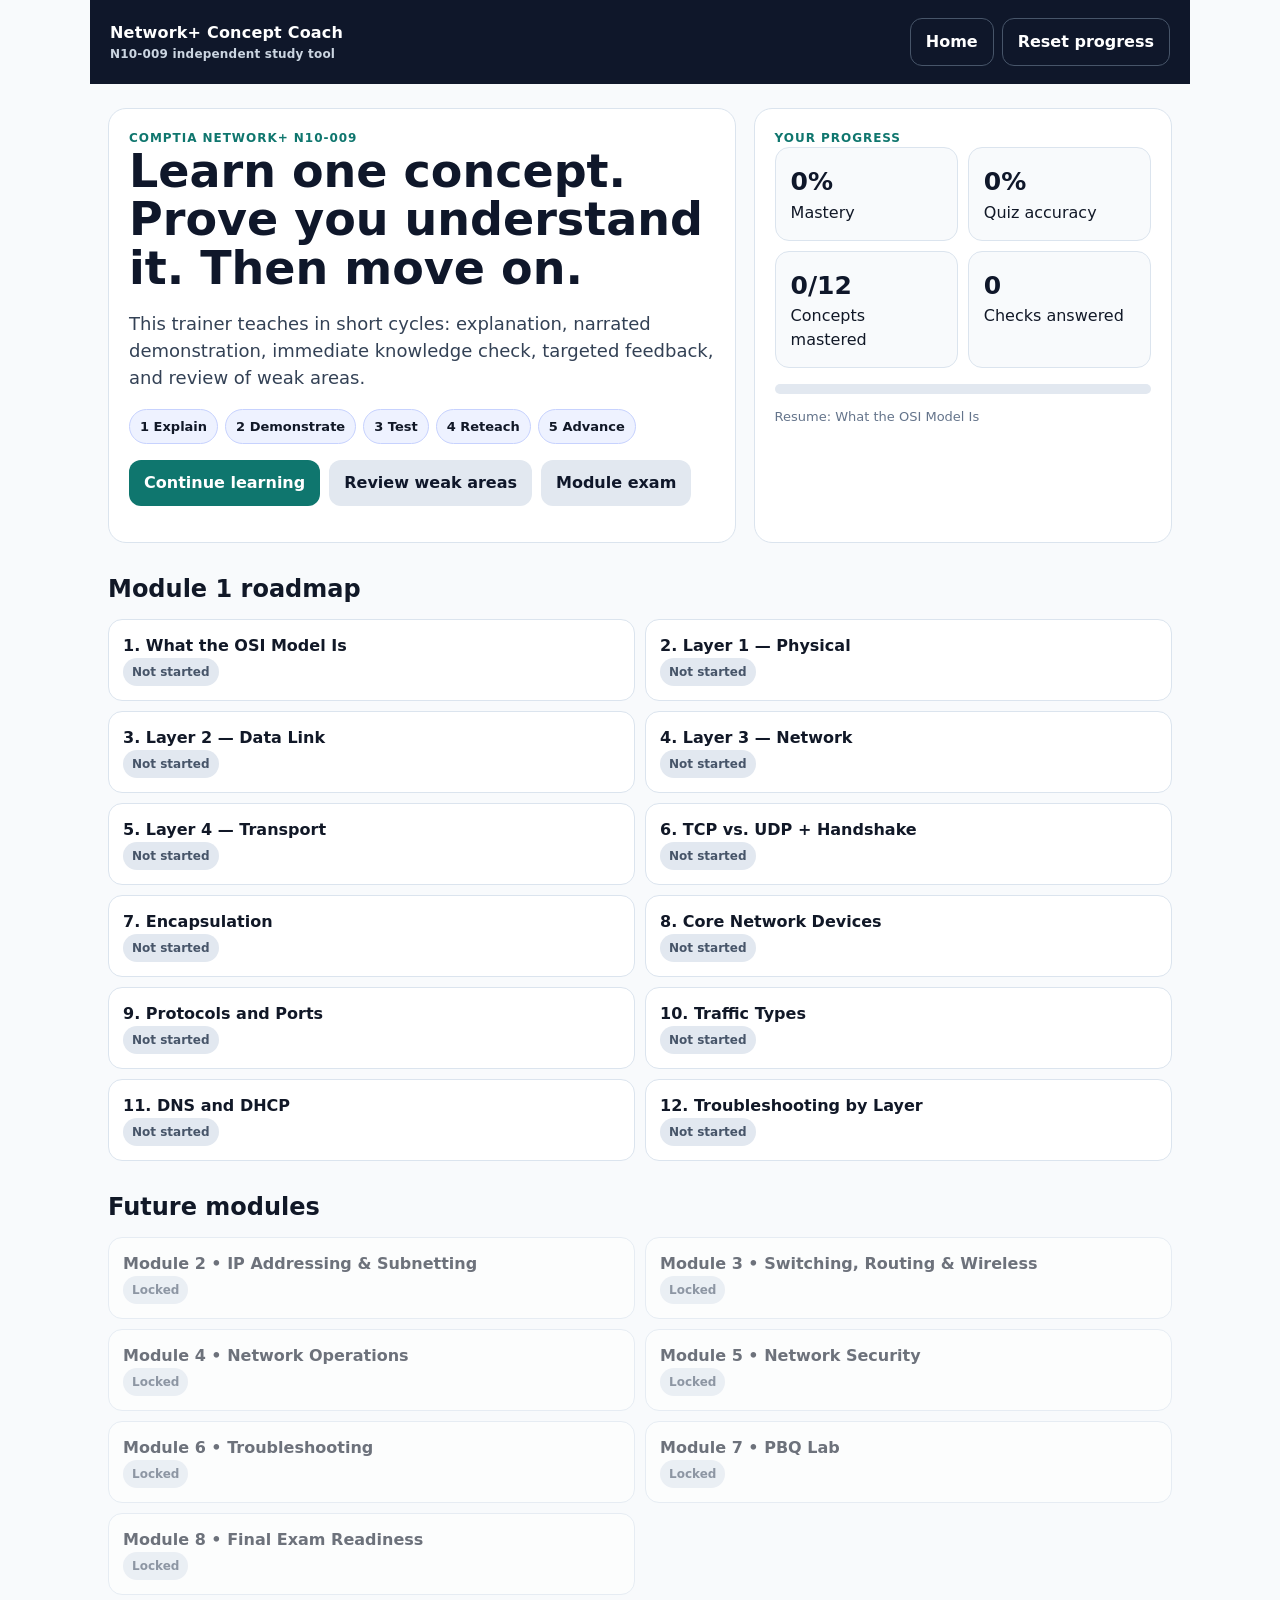
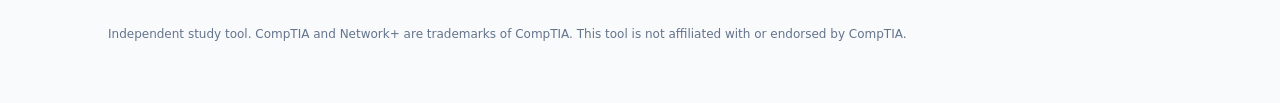
==== network-plus/index.html @ de59f105 "Add Network+ Concept Coach Module 1 MVP" ====
<!doctype html>
<html lang="en">
<head>
<meta charset="utf-8">
<meta name="viewport" content="width=device-width,initial-scale=1">
<title>Network+ Concept Coach</title>
<meta name="theme-color" content="#0f172a">
<style>
:root{--navy:#0f172a;--navy2:#172554;--ink:#111827;--muted:#64748b;--line:#dbe4ee;--bg:#f8fafc;--card:#fff;--accent:#0f766e;--accent2:#ccfbf1;--good:#166534;--goodbg:#dcfce7;--bad:#991b1b;--badbg:#fee2e2;--warn:#92400e;--warnbg:#fef3c7}
*{box-sizing:border-box}body{margin:0;font-family:Inter,ui-sans-serif,system-ui,-apple-system,BlinkMacSystemFont,"Segoe UI",sans-serif;background:var(--bg);color:var(--ink);line-height:1.5}
button,select,input{font:inherit}.app{max-width:1100px;margin:auto;min-height:100vh}.topbar{background:var(--navy);color:white;padding:18px 20px;display:flex;justify-content:space-between;gap:14px;align-items:center;position:sticky;top:0;z-index:10}.brand{font-weight:800;letter-spacing:.2px}.brand small{display:block;font-size:12px;font-weight:600;color:#cbd5e1}.top-actions{display:flex;gap:8px;flex-wrap:wrap}
.btn{border:0;border-radius:12px;padding:11px 15px;min-height:44px;font-weight:750;cursor:pointer}.btn:focus-visible,.choice:focus-visible,.navbtn:focus-visible,select:focus-visible{outline:3px solid #67e8f9;outline-offset:2px}.btn-primary{background:var(--accent);color:white}.btn-secondary{background:#e2e8f0;color:#0f172a}.btn-ghost{background:transparent;color:white;border:1px solid #475569}.btn-danger{background:#b91c1c;color:white}.btn:disabled{opacity:.5;cursor:not-allowed}
main{padding:24px 18px 48px}.hero{display:grid;grid-template-columns:1.5fr 1fr;gap:18px;align-items:stretch}.panel{background:var(--card);border:1px solid var(--line);border-radius:18px;padding:20px}.hero h1{font-size:clamp(28px,6vw,46px);line-height:1.05;margin:0 0 12px;color:var(--navy)}.eyebrow{font-size:12px;font-weight:850;letter-spacing:.08em;text-transform:uppercase;color:var(--accent)}.lead{font-size:18px;color:#334155;max-width:65ch}.method{display:flex;gap:7px;flex-wrap:wrap;margin:16px 0}.chip{padding:7px 10px;background:#eef2ff;border:1px solid #c7d2fe;border-radius:999px;font-size:13px;font-weight:700}.stats{display:grid;grid-template-columns:repeat(2,1fr);gap:10px}.stat{background:#f8fafc;border:1px solid var(--line);border-radius:14px;padding:15px}.stat strong{display:block;font-size:25px;color:var(--navy)}.section-title{margin:28px 0 12px}.roadmap{display:grid;grid-template-columns:repeat(2,minmax(0,1fr));gap:10px}.road{border:1px solid var(--line);padding:14px;border-radius:14px;background:white}.road.locked{opacity:.6}.road b{display:block}.progress{height:10px;background:#e2e8f0;border-radius:999px;overflow:hidden}.progress>span{display:block;height:100%;background:var(--accent);width:0}.footer-note{font-size:12px;color:var(--muted);margin-top:30px}
.learning-grid{display:grid;grid-template-columns:250px 1fr;gap:18px}.sidebar{align-self:start;position:sticky;top:92px}.navbtn{display:flex;width:100%;text-align:left;border:1px solid var(--line);background:white;padding:10px 12px;border-radius:10px;margin:6px 0;cursor:pointer;gap:8px;align-items:center}.navbtn.active{border-color:var(--accent);background:var(--accent2)}.navbtn.mastered:after{content:"✓";margin-left:auto;color:var(--good);font-weight:900}
.lesson h2{font-size:30px;margin:6px 0 8px}.lesson h3{margin-top:24px}.concept-box{background:#f8fafc;border-left:5px solid var(--accent);padding:16px;border-radius:10px}.audio-row,.demo-controls,.lesson-actions{display:flex;gap:9px;flex-wrap:wrap;align-items:center;margin:16px 0}.speed{display:flex;gap:6px;align-items:center}.speed select{min-height:44px;border:1px solid var(--line);border-radius:10px;padding:8px 10px;background:white}
.demo{border:1px solid var(--line);border-radius:16px;background:#020617;color:white;overflow:hidden;margin:16px 0}.demo-head{padding:13px 16px;background:#111827;display:flex;justify-content:space-between;gap:12px;align-items:center}.demo-stage{min-height:230px;padding:26px;display:flex;align-items:center;justify-content:center;text-align:center;position:relative}.scene{width:100%;max-width:760px}.scene-title{font-size:22px;font-weight:800;margin-bottom:14px}.diagram{display:flex;gap:10px;justify-content:center;align-items:center;flex-wrap:wrap}.node{background:#1e293b;border:2px solid #475569;border-radius:14px;padding:14px 16px;min-width:105px}.node.active{border-color:#5eead4;box-shadow:0 0 0 3px rgba(94,234,212,.12)}.arrow{font-size:26px;color:#94a3b8}.caption{background:#111827;border-top:1px solid #334155;padding:14px 16px;min-height:62px;color:#e2e8f0}.demo-progress{height:5px;background:#334155}.demo-progress span{display:block;height:100%;background:#2dd4bf;width:0}.step-dots{display:flex;gap:6px;justify-content:center;margin-top:12px}.dot{width:9px;height:9px;border-radius:50%;background:#475569}.dot.active{background:#2dd4bf}
.question{margin-top:22px;border-top:1px solid var(--line);padding-top:20px}.choice{width:100%;text-align:left;margin:7px 0;padding:13px 14px;border-radius:12px;border:1px solid #cbd5e1;background:white;cursor:pointer;min-height:48px}.choice.selected{border-color:var(--accent);background:var(--accent2)}.choice.correct{border-color:var(--good);background:var(--goodbg)}.choice.wrong{border-color:var(--bad);background:var(--badbg)}.feedback{margin-top:14px;padding:14px;border-radius:12px}.feedback.good{background:var(--goodbg);color:#14532d}.feedback.bad{background:var(--badbg);color:#7f1d1d}.feedback.neutral{background:#eef2ff;color:#312e81}.hidden{display:none!important}.badge{display:inline-flex;border-radius:999px;padding:5px 9px;font-size:12px;font-weight:800}.badge-good{background:var(--goodbg);color:var(--good)}.badge-warn{background:var(--warnbg);color:var(--warn)}.badge-muted{background:#e2e8f0;color:#475569}
.exam-shell{max-width:800px;margin:auto}.exam-meta{display:flex;justify-content:space-between;gap:10px;flex-wrap:wrap}.exam-option{margin:9px 0}.summary-grid{display:grid;grid-template-columns:repeat(2,1fr);gap:10px}.weak-list{display:grid;gap:9px}.weak-item{border:1px solid var(--line);border-radius:12px;padding:12px;background:white}
.toast{position:fixed;right:14px;bottom:14px;background:#111827;color:white;padding:12px 14px;border-radius:12px;max-width:340px;z-index:20}
@media(max-width:760px){.hero,.learning-grid{grid-template-columns:1fr}.roadmap{grid-template-columns:1fr}.sidebar{position:static}.topbar{align-items:flex-start}.demo-stage{min-height:260px;padding:18px}.node{min-width:88px;padding:12px}.hero h1{font-size:34px}.summary-grid{grid-template-columns:1fr}}
@media(prefers-reduced-motion:reduce){*{scroll-behavior:auto!important;animation:none!important;transition:none!important}}
</style>
</head>
<body>
<div class="app" id="app">
<header class="topbar">
<div class="brand">Network+ Concept Coach<small>N10-009 independent study tool</small></div>
<div class="top-actions">
<button class="btn btn-ghost" id="homeBtn" type="button">Home</button>
<button class="btn btn-ghost" id="resetBtn" type="button">Reset progress</button>
</div>
</header>
<main id="main" aria-live="polite"></main>
</div>
<script>
(function(){
"use strict";
var STORAGE="networkplus-concept-coach-v1";
var state=loadState();
var view={screen:"home",unit:0,q:0,selected:null,answered:false,review:false,exam:null,demoTimer:null,demoStep:0,demoPlaying:false,speechRate:1};

var units=[
{id:"osi",title:"What the OSI Model Is",objective:"N10-009 • Networking Concepts",intro:"The OSI model is a seven-layer framework for describing how network communication works. On Network+, its most useful role is troubleshooting: it helps you isolate whether a problem is physical, local switching, routing, transport, or application related.",memory:"Think of the OSI model as a troubleshooting map, not merely a list to memorize.",narration:"The OSI model divides network communication into seven layers. For Network Plus, the key is not reciting the list. Use it as a troubleshooting map. If a cable is broken, start at Layer 1. If a VLAN is wrong, think Layer 2. If an IP address or route is wrong, think Layer 3. If a TCP or UDP port is involved, think Layer 4. This layered approach helps you narrow a problem instead of guessing.",demo:"osi",questions:[
{q:"A workstation shows 'network cable unplugged.' Which OSI layer should you investigate first?",opts:["Layer 1 — Physical","Layer 2 — Data Link","Layer 3 — Network","Layer 4 — Transport"],a:0,why:"A cable or physical link problem belongs to Layer 1."},
{q:"Why is the OSI model especially useful to a network technician?",opts:["It assigns public IP addresses","It provides a structured troubleshooting framework","It replaces routing tables","It encrypts network traffic"],a:1,why:"The model separates networking functions into layers, helping technicians isolate faults systematically."}]},
{id:"l1",title:"Layer 1 — Physical",objective:"N10-009 • Networking Concepts",intro:"Layer 1 handles the physical transmission of bits. It includes copper and fiber cabling, connectors, transceivers, radio signals, hubs, repeaters, signal strength, and link state.",memory:"Layer 1 asks: can a signal physically get from here to there?",narration:"Layer 1 is the physical layer. It deals with the actual transmission medium and signal. Think cables, fiber, connectors, transceivers, wireless radio, hubs, and repeaters. Typical Layer 1 failures include a broken cable, loose connector, bad transceiver, attenuation, or electromagnetic interference.",questions:[
{q:"Which problem is most clearly a Layer 1 issue?",opts:["Incorrect DNS record","Damaged Ethernet cable","Wrong default gateway","Blocked TCP port"],a:1,why:"A damaged cable prevents physical signal transmission, so it is a Layer 1 problem."},
{q:"Which device is traditionally associated with Layer 1?",opts:["Router","Layer 3 switch","Repeater","Firewall"],a:2,why:"A repeater regenerates a physical signal and is associated with Layer 1."}]},
{id:"l2",title:"Layer 2 — Data Link",objective:"N10-009 • Networking Concepts",intro:"Layer 2 moves frames across a local network. It uses MAC addresses. Ethernet switching, VLANs, 802.1Q tagging, spanning tree, and MAC address tables are central Layer 2 concepts.",memory:"Switches forward frames using MAC addresses.",narration:"Layer 2 is the Data Link layer. Its key addressing concept is the MAC address, and its key device is the Ethernet switch. A switch learns which MAC addresses are reachable through which ports and forwards frames accordingly. VLANs also operate at this layer.",demo:"switchrouter",questions:[
{q:"A switch decides where to forward an Ethernet frame primarily by examining what?",opts:["Destination TCP port","Destination MAC address","Destination URL","DNS server address"],a:1,why:"Layer 2 switches forward Ethernet frames based on destination MAC addresses."},
{q:"Which technology is primarily a Layer 2 segmentation mechanism?",opts:["VLAN","NAT","DNS","OSPF"],a:0,why:"VLANs create separate Layer 2 broadcast domains on switching infrastructure."}]},
{id:"l3",title:"Layer 3 — Network",objective:"N10-009 • Networking Concepts",intro:"Layer 3 handles logical addressing and routing between different IP networks. Routers examine destination IP addresses and routing tables to choose a next hop.",memory:"Layer 3 asks: which network is the destination on, and where should this packet go next?",narration:"Layer 3 is the Network layer. IP addresses live here. Routers use destination IP networks and routing tables to forward packets between networks. If a host has the wrong IP address, subnet mask, or default gateway, Layer 3 is a strong place to investigate.",demo:"switchrouter",questions:[
{q:"Which device primarily forwards packets between different IP networks?",opts:["Hub","Router","Repeater","Access point"],a:1,why:"Routers operate primarily at Layer 3 and forward packets between IP networks."},
{q:"Which item belongs most directly to Layer 3?",opts:["MAC address","RJ45 connector","IPv4 address","TCP port 443"],a:2,why:"IPv4 and IPv6 logical addressing are Layer 3 functions."}]},
{id:"l4",title:"Layer 4 — Transport",objective:"N10-009 • Networking Concepts",intro:"Layer 4 provides end-to-end transport using TCP or UDP. Port numbers identify application services. TCP provides connection-oriented reliability; UDP has lower overhead and no delivery guarantee.",memory:"Layer 4 = TCP, UDP, ports, end-to-end transport.",narration:"Layer 4 is the Transport layer. TCP and UDP are the major protocols here. Port numbers identify application services. TCP creates a connection and supports acknowledgments, sequencing, retransmission, and flow control. UDP does not establish a TCP-style connection and has lower overhead.",questions:[
{q:"Which pair operates at Layer 4?",opts:["ARP and Ethernet","TCP and UDP","IPv4 and IPv6","HTTP and DNS"],a:1,why:"TCP and UDP are transport-layer protocols."},
{q:"A firewall rule blocks TCP port 443. Which OSI layer is directly involved in the port number?",opts:["Layer 1","Layer 2","Layer 3","Layer 4"],a:3,why:"TCP and UDP port numbers are Transport-layer identifiers."}]},
{id:"tcpudp",title:"TCP vs. UDP + Handshake",objective:"N10-009 • Networking Concepts",intro:"TCP is connection-oriented and emphasizes reliable ordered delivery. UDP is connectionless and emphasizes low overhead. TCP establishes a session with the three-way handshake: SYN, SYN-ACK, ACK.",memory:"TCP handshake: SYN → SYN-ACK → ACK.",narration:"TCP and UDP solve different transport needs. TCP is connection-oriented and uses acknowledgments, sequencing, and retransmissions to support reliable delivery. UDP has less overhead because it does not establish a TCP-style connection or guarantee delivery. Before TCP data transfer, the three-way handshake is SYN, SYN-ACK, and ACK.",demo:"tcp",questions:[
{q:"What is the correct TCP three-way handshake sequence?",opts:["ACK → SYN → FIN","SYN → SYN-ACK → ACK","SYN → ACK → RST","FIN → FIN-ACK → ACK"],a:1,why:"TCP connection establishment uses SYN, SYN-ACK, then ACK."},
{q:"Which transport protocol is generally preferred when low overhead is more important than guaranteed delivery?",opts:["TCP","UDP","ARP","ICMP"],a:1,why:"UDP reduces overhead by not providing TCP's connection and reliability mechanisms."}]},
{id:"encap",title:"Encapsulation",objective:"N10-009 • Networking Concepts",intro:"As application data moves down the networking stack, each layer adds information needed for delivery. A useful Network+ sequence is data → segment/datagram → packet → frame → bits.",memory:"Transport = segment/datagram, Network = packet, Data Link = frame, Physical = bits.",narration:"Encapsulation describes how data is prepared for transmission. Application data reaches Layer 4 and becomes a TCP segment or UDP datagram. Layer 3 places that inside an IP packet. Layer 2 places the packet inside an Ethernet frame. Layer 1 transmits the frame as bits. The receiver reverses the process.",demo:"osi",questions:[
{q:"At which layer is the term 'packet' most commonly used?",opts:["Physical","Data Link","Network","Transport"],a:2,why:"The Layer 3 protocol data unit is commonly called a packet."},
{q:"Which sequence is correct from higher to lower layers?",opts:["Data → packet → segment → bits → frame","Data → segment → packet → frame → bits","Frame → packet → segment → data → bits","Data → frame → packet → segment → bits"],a:1,why:"The common encapsulation sequence is data, segment/datagram, packet, frame, then bits."}]},
{id:"devices",title:"Core Network Devices",objective:"N10-009 • Networking Concepts",intro:"Network+ expects you to identify the purpose of common infrastructure: switches connect LAN devices, routers connect IP networks, firewalls enforce traffic policy, IDS detects, IPS can block, proxies act on behalf of clients, load balancers distribute requests, and VPNs create encrypted tunnels.",memory:"Know what problem each device solves.",narration:"Core network devices have distinct roles. Switches forward local frames. Routers forward IP packets between networks. Firewalls permit or deny traffic based on policy. An IDS detects suspicious traffic, while an IPS can actively block it. A proxy communicates on behalf of another system. A load balancer distributes requests across servers. A VPN creates an encrypted tunnel across an untrusted network.",questions:[
{q:"A company has three web servers and wants incoming sessions distributed across them. Which device is most appropriate?",opts:["Load balancer","IDS","NAS","Repeater"],a:0,why:"A load balancer distributes client requests among multiple backend servers."},
{q:"Which system is designed to detect suspicious traffic and can actively block it?",opts:["IDS","IPS","Proxy","DHCP server"],a:1,why:"An IPS combines detection with prevention/blocking capability."}]},
{id:"ports",title:"Protocols and Ports",objective:"N10-009 • Networking Concepts",intro:"Port numbers help identify application services. Learn them in context rather than as isolated numbers: SSH 22 is secure remote administration, DNS 53 resolves names, HTTPS 443 secures web traffic, and so on.",memory:"Build associations: service purpose + protocol + port.",narration:"Network Plus requires recognition of common ports. Key examples include SSH and SFTP on 22, DNS on 53, DHCP on 67 and 68, HTTP on 80, HTTPS on 443, SMB on 445, RDP on 3389, NTP on 123, LDAP on 389, and SNMP on 161 with traps commonly on 162. Learn the service purpose together with the number.",demo:"dnsdhcp",questions:[
{q:"A user can access a server with HTTP but not HTTPS. Which port should you investigate first?",opts:["22","53","80","443"],a:3,why:"HTTPS normally uses TCP port 443."},
{q:"Which ports are associated with DHCP client/server communication?",opts:["20/21","53/54","67/68","161/162"],a:2,why:"DHCP uses UDP ports 67 and 68."},
{q:"Which protocol normally uses port 3389?",opts:["RDP","LDAP","SIP","SNMP"],a:0,why:"Remote Desktop Protocol commonly uses TCP 3389."}]},
{id:"traffic",title:"Traffic Types",objective:"N10-009 • Networking Concepts",intro:"Unicast is one-to-one. Broadcast targets all hosts in a broadcast domain. Multicast targets a subscribed group. Anycast uses the same address on multiple systems and routing directs a client to an appropriate instance.",memory:"Uni = one, broad = all local, multi = group, any = one of several instances.",narration:"Traffic types describe who receives a transmission. Unicast is one sender to one receiver. Broadcast is one sender to all hosts in the local broadcast domain. Multicast sends to a subscribed group. Anycast places the same address on multiple systems and lets routing direct the client to an appropriate instance.",questions:[
{q:"A single sender transmits to a subscribed group of receivers. What traffic type is this?",opts:["Unicast","Broadcast","Multicast","Anycast"],a:2,why:"Multicast delivers traffic to members of a subscribed group."},
{q:"Which traffic type is one sender to one receiver?",opts:["Unicast","Broadcast","Multicast","Anycast"],a:0,why:"Unicast is direct one-to-one communication."}]},
{id:"dnsdhcp",title:"DNS and DHCP",objective:"N10-009 • Networking Concepts",intro:"DNS maps names to IP addresses. DHCP automatically provides IP configuration. The common DHCP exchange is DORA: Discover, Offer, Request, Acknowledge.",memory:"DNS = names. DHCP = configuration. DORA = Discover, Offer, Request, Acknowledge.",narration:"DNS and DHCP are foundational network services. DNS resolves names such as a website hostname into IP addresses. DHCP supplies settings such as an IP address, subnet mask, default gateway, and DNS server. The basic DHCP exchange is Discover, Offer, Request, Acknowledge, remembered as DORA.",demo:"dnsdhcp",questions:[
{q:"A PC can ping 8.8.8.8 but cannot reach example.com by name. Which service should you investigate first?",opts:["DHCP","DNS","NTP","SNMP"],a:1,why:"IP connectivity works, but hostname resolution fails, which points to DNS."},
{q:"Which DHCP message normally follows DHCP Discover?",opts:["Acknowledge","Release","Offer","Request"],a:2,why:"The server responds to a DHCP Discover with an Offer."}]},
{id:"trouble",title:"Troubleshooting by Layer",objective:"N10-009 • Network Troubleshooting",intro:"Effective troubleshooting is systematic. Start with the symptom and test the lowest plausible layer first: physical link, Layer 2/VLAN, IP configuration and gateway, external reachability, DNS, then application/port behavior.",memory:"Do not guess. Isolate the lowest plausible failure domain and move upward.",narration:"Layered troubleshooting prevents random changes. First verify the physical link. Then check local switching and VLAN membership. Next verify IP address, subnet mask, and default gateway. Test reachability to the gateway and then an outside IP. If IP connectivity works but names fail, check DNS. Finally test application ports and services. This sequence narrows the fault efficiently.",demo:"trouble",questions:[
{q:"A PC has no link light. What should you check first?",opts:["DNS zone","Cable and physical interface","Default route on the Internet edge","HTTPS certificate"],a:1,why:"No link light indicates a Layer 1 condition, so inspect the cable/interface first."},
{q:"A PC can ping its gateway and 8.8.8.8, but web names fail. What is the next best check?",opts:["Replace the switch","Check DNS resolution","Change the VLAN","Replace the Ethernet cable"],a:1,why:"Successful IP reachability with failed name access strongly suggests DNS."}]}
];

var examBank=[
["Which OSI layer is responsible for logical addressing and routing?",["Layer 1","Layer 2","Layer 3","Layer 4"],2,"l3"],
["Which device forwards frames using MAC addresses?",["Router","Switch","Firewall","Load balancer"],1,"l2"],
["Which protocol uses port 443?",["SSH","HTTPS","DNS","SMTP"],1,"ports"],
["Which protocol is connection-oriented?",["UDP","TCP","ARP","ICMP"],1,"tcpudp"],
["Which sequence is the TCP handshake?",["SYN, SYN-ACK, ACK","ACK, FIN, SYN","SYN, RST, ACK","FIN, FIN-ACK, ACK"],0,"tcpudp"],
["Which service translates hostnames into IP addresses?",["DHCP","DNS","SNMP","NTP"],1,"dnsdhcp"],
["A host reaches 8.8.8.8 but not example.com. Most likely issue?",["Layer 1","DNS","VLAN trunk","Duplex"],1,"dnsdhcp"],
["DHCP uses which ports?",["20/21","53/54","67/68","161/162"],2,"ports"],
["Which device connects different IP networks?",["Hub","Router","Repeater","Patch panel"],1,"l3"],
["Which system detects suspicious traffic and alerts?",["IDS","Load balancer","NAS","Proxy"],0,"devices"],
["Raw bits are transmitted at which OSI layer?",["Physical","Data Link","Network","Transport"],0,"l1"],
["Ethernet frames are associated with which layer?",["Physical","Data Link","Network","Transport"],1,"l2"],
["A Layer 3 PDU is commonly called a what?",["Bit","Frame","Packet","Segment"],2,"encap"],
["SSH commonly uses which port?",["21","22","23","25"],1,"ports"],
["Which protocol synchronizes clocks?",["NTP","SNMP","SMB","SIP"],0,"ports"],
["One sender to one receiver is what traffic type?",["Multicast","Broadcast","Anycast","Unicast"],3,"traffic"],
["Which device distributes requests across servers?",["Proxy","Load balancer","Router","IDS"],1,"devices"],
["Which technology creates an encrypted tunnel?",["VLAN","VPN","DHCP","NAT"],1,"devices"],
["'Network cable unplugged' points first to which layer?",["Layer 1","Layer 3","Layer 4","Layer 7"],0,"trouble"],
["Which command/service area is most relevant when names do not resolve?",["DNS","NTP","SNMP","ARP cache only"],0,"dnsdhcp"],
["Which system can detect and block malicious network traffic?",["IDS","IPS","NAS","DHCP"],1,"devices"],
["RDP commonly uses which port?",["389","445","1433","3389"],3,"ports"],
["Which traffic type targets a subscribed group?",["Unicast","Broadcast","Multicast","Anycast"],2,"traffic"],
["What comes after DHCP Offer in DORA?",["Request","Discover","Acknowledge","Release"],0,"dnsdhcp"],
["Which encapsulation order is correct?",["Data, segment, packet, frame, bits","Data, frame, packet, segment, bits","Bits, frame, packet, segment, data","Packet, segment, data, frame, bits"],0,"encap"]
];

var demos={
osi:[
{title:"Application data begins at the top",nodes:["Application data","Transport","Network","Data Link","Physical"],active:0,cap:"An application creates data that must be sent across the network."},
{title:"Transport adds delivery information",nodes:["Application data","TCP/UDP segment","Network","Data Link","Physical"],active:1,cap:"Layer 4 adds TCP or UDP transport information."},
{title:"Network adds IP addressing",nodes:["Application data","Segment","IP packet","Data Link","Physical"],active:2,cap:"Layer 3 adds source and destination IP information."},
{title:"Data Link creates a frame",nodes:["Application data","Segment","Packet","Ethernet frame","Physical"],active:3,cap:"Layer 2 adds local delivery information such as MAC addressing."},
{title:"Physical transmits bits",nodes:["Application data","Segment","Packet","Frame","Bits"],active:4,cap:"Layer 1 transmits the result as electrical, optical, or radio signals."}],
switchrouter:[
{title:"Inside the local LAN",nodes:["PC A","Switch","PC B"],active:1,cap:"The switch checks the destination MAC address to forward the Ethernet frame locally."},
{title:"Destination is on another network",nodes:["PC A","Switch","Router","Remote network"],active:2,cap:"The router examines the destination IP network and selects a next hop."},
{title:"Key distinction",nodes:["Switch = MAC + frame","Router = IP + packet"],active:0,cap:"For Network+: switch primarily means Layer 2 frames and MAC addresses; router means Layer 3 packets and IP routes."}],
tcp:[
{title:"Step 1 — SYN",nodes:["Client: SYN","Server"],active:0,cap:"The client asks to establish a TCP connection by sending SYN."},
{title:"Step 2 — SYN-ACK",nodes:["Client","Server: SYN-ACK"],active:1,cap:"The server acknowledges and sends its own synchronization request."},
{title:"Step 3 — ACK",nodes:["Client: ACK","Connection established"],active:0,cap:"The client acknowledges. The TCP connection is established."}],
dnsdhcp:[
{title:"DNS lookup",nodes:["example.com","DNS server","93.184.x.x"],active:1,cap:"DNS receives a hostname query and returns an IP address."},
{title:"DHCP Discover",nodes:["Client: Discover","DHCP server"],active:0,cap:"A client without configuration broadcasts a DHCP Discover."},
{title:"DHCP Offer",nodes:["Client","Server: Offer"],active:1,cap:"A DHCP server offers configuration."},
{title:"DHCP Request",nodes:["Client: Request","DHCP server"],active:0,cap:"The client requests the offered configuration."},
{title:"DHCP Acknowledge",nodes:["Client configured","Server: ACK"],active:1,cap:"The server acknowledges the lease. DORA is complete."}],
trouble:[
{title:"1. Physical",nodes:["Cable/link","Switch/VLAN","IP/gateway","DNS","Application"],active:0,cap:"Start by confirming link, cable, signal, and interface state."},
{title:"2. Data Link",nodes:["Cable/link","Switch/VLAN","IP/gateway","DNS","Application"],active:1,cap:"Verify local switching, VLAN assignment, and Layer 2 connectivity."},
{title:"3. Network",nodes:["Cable/link","Switch/VLAN","IP/gateway","DNS","Application"],active:2,cap:"Check IP address, subnet mask, gateway, and routing."},
{title:"4. Name resolution",nodes:["Cable/link","Switch/VLAN","IP/gateway","DNS","Application"],active:3,cap:"If IP reachability works but names fail, test DNS."},
{title:"5. Application/port",nodes:["Cable/link","Switch/VLAN","IP/gateway","DNS","Application"],active:4,cap:"Finally test the application service and required TCP or UDP port."}]
};

function defaultState(){return{progress:{},lastUnit:0,totalCorrect:0,totalAnswered:0};}
function loadState(){try{return Object.assign(defaultState(),JSON.parse(localStorage.getItem(STORAGE)||"{}"));}catch(e){return defaultState();}}
function save(){localStorage.setItem(STORAGE,JSON.stringify(state));}
function unitProgress(id){if(!state.progress[id])state.progress[id]={correct:0,answered:0,mastered:false};return state.progress[id];}
function pct(){var mastered=units.filter(function(u){return unitProgress(u.id).mastered;}).length;return Math.round(mastered/units.length*100);}
function accuracy(){return state.totalAnswered?Math.round(state.totalCorrect/state.totalAnswered*100):0;}
function escapeHtml(s){return String(s).replace(/[&<>"']/g,function(c){return({"&":"&amp;","<":"&lt;",">":"&gt;",'"':"&quot;","'":"&#039;"})[c];});}
function stopSpeech(){if("speechSynthesis" in window)window.speechSynthesis.cancel();}
function stopDemo(){if(view.demoTimer){clearInterval(view.demoTimer);view.demoTimer=null;}view.demoPlaying=false;}
function setScreen(name){stopSpeech();stopDemo();view.screen=name;window.scrollTo(0,0);render();}

function home(){
var mastered=units.filter(function(u){return unitProgress(u.id).mastered;}).length;
var next=Math.min(state.lastUnit||0,units.length-1);
return '<section class="hero"><div class="panel"><div class="eyebrow">CompTIA Network+ N10-009</div><h1>Learn one concept. Prove you understand it. Then move on.</h1><p class="lead">This trainer teaches in short cycles: explanation, narrated demonstration, immediate knowledge check, targeted feedback, and review of weak areas.</p><div class="method"><span class="chip">1 Explain</span><span class="chip">2 Demonstrate</span><span class="chip">3 Test</span><span class="chip">4 Reteach</span><span class="chip">5 Advance</span></div><div class="lesson-actions"><button class="btn btn-primary" data-action="continue">Continue learning</button><button class="btn btn-secondary" data-action="weak">Review weak areas</button><button class="btn btn-secondary" data-action="exam">Module exam</button></div></div><div class="panel"><div class="eyebrow">Your progress</div><div class="stats"><div class="stat"><strong>'+pct()+'%</strong>Mastery</div><div class="stat"><strong>'+accuracy()+'%</strong>Quiz accuracy</div><div class="stat"><strong>'+mastered+'/'+units.length+'</strong>Concepts mastered</div><div class="stat"><strong>'+(state.totalAnswered||0)+'</strong>Checks answered</div></div><div style="margin-top:16px"><div class="progress"><span style="width:'+pct()+'%"></span></div><p style="color:var(--muted);font-size:13px">Resume: '+escapeHtml(units[next].title)+'</p></div></div></section>'
+'<h2 class="section-title">Module 1 roadmap</h2><div class="roadmap">'+units.map(function(u,i){var p=unitProgress(u.id);return '<div class="road"><b>'+(i+1)+'. '+escapeHtml(u.title)+'</b><span class="badge '+(p.mastered?'badge-good':p.answered?'badge-warn':'badge-muted')+'">'+(p.mastered?'Mastered':p.answered?'In progress':'Not started')+'</span></div>';}).join("")+'</div>'
+'<h2 class="section-title">Future modules</h2><div class="roadmap">'+["Module 2 • IP Addressing & Subnetting","Module 3 • Switching, Routing & Wireless","Module 4 • Network Operations","Module 5 • Network Security","Module 6 • Troubleshooting","Module 7 • PBQ Lab","Module 8 • Final Exam Readiness"].map(function(x){return '<div class="road locked"><b>'+x+'</b><span class="badge badge-muted">Locked</span></div>';}).join("")+'</div>'
+'<p class="footer-note">Independent study tool. CompTIA and Network+ are trademarks of CompTIA. This tool is not affiliated with or endorsed by CompTIA.</p>';
}

function lesson(){
var u=units[view.unit],p=unitProgress(u.id),q=u.questions[view.q];
return '<div class="learning-grid"><aside class="sidebar panel"><div class="eyebrow">Module 1</div>'+units.map(function(x,i){return '<button class="navbtn '+(i===view.unit?'active ':'')+(unitProgress(x.id).mastered?'mastered':'')+'" data-unit="'+i+'" type="button"><span>'+(i+1)+'</span><span>'+escapeHtml(x.title)+'</span></button>';}).join("")+'</aside><section class="panel lesson"><div class="eyebrow">'+u.objective+'</div><h2>'+escapeHtml(u.title)+'</h2><span class="badge '+(p.mastered?'badge-good':'badge-muted')+'">'+(p.mastered?'Mastered':'Mastery target 80%')+'</span><h3>Concept</h3><div class="concept-box"><p>'+escapeHtml(u.intro)+'</p><b>'+escapeHtml(u.memory)+'</b></div>'
+audioControls()
+(u.demo?demoMarkup(u.demo):'')
+'<div class="question"><div class="eyebrow">Check understanding '+(view.q+1)+' of '+u.questions.length+'</div><h3>'+escapeHtml(q.q)+'</h3><div role="radiogroup" aria-label="Answer choices">'+q.opts.map(function(o,i){var cls="choice";if(view.selected===i)cls+=" selected";if(view.answered&&i===q.a)cls+=" correct";if(view.answered&&view.selected===i&&i!==q.a)cls+=" wrong";return '<button class="'+cls+'" data-choice="'+i+'" '+(view.answered?'disabled':'')+' type="button">'+String.fromCharCode(65+i)+'. '+escapeHtml(o)+'</button>';}).join("")+'</div>'
+(!view.answered?'<button class="btn btn-primary" data-action="submit" '+(view.selected===null?'disabled':'')+' type="button">Submit answer</button>':feedbackMarkup(q))
+'</div></section></div>';
}

function audioControls(){
return '<h3>Audio explanation</h3><div class="audio-row"><button class="btn btn-primary" data-action="speak" type="button">▶ Play narration</button><button class="btn btn-secondary" data-action="pauseSpeech" type="button">Pause</button><button class="btn btn-secondary" data-action="resumeSpeech" type="button">Resume</button><button class="btn btn-secondary" data-action="stopSpeech" type="button">Stop</button><div class="speed"><label for="speed">Speed</label><select id="speed"><option value=".75">0.75×</option><option value="1" selected>1×</option><option value="1.25">1.25×</option></select></div></div>';
}
function demoMarkup(key){
var frames=demos[key]||[],f=frames[Math.min(view.demoStep,frames.length-1)]||frames[0];
return '<h3>Watch demo</h3><div class="demo" data-demo="'+key+'"><div class="demo-head"><b>Animated explainer</b><span>'+(view.demoStep+1)+' / '+frames.length+'</span></div><div class="demo-progress"><span style="width:'+((view.demoStep+1)/frames.length*100)+'%"></span></div><div class="demo-stage"><div class="scene"><div class="scene-title">'+escapeHtml(f.title)+'</div><div class="diagram">'+f.nodes.map(function(n,i){return '<div class="node '+(i===f.active?'active':'')+'">'+escapeHtml(n)+'</div>'+(i<f.nodes.length-1?'<div class="arrow">→</div>':'');}).join("")+'</div><div class="step-dots">'+frames.map(function(_,i){return '<span class="dot '+(i===view.demoStep?'active':'')+'"></span>';}).join("")+'</div></div></div><div class="caption"><b>Caption:</b> '+escapeHtml(f.cap)+'</div><div class="demo-controls" style="padding:0 14px 14px"><button class="btn btn-primary" data-action="demoPlay" type="button">'+(view.demoPlaying?'Pause':'Play')+'</button><button class="btn btn-secondary" data-action="demoPrev" type="button">Previous</button><button class="btn btn-secondary" data-action="demoNext" type="button">Next</button><button class="btn btn-secondary" data-action="demoRestart" type="button">Restart</button></div></div>';
}
function feedbackMarkup(q){
var ok=view.selected===q.a;
var next=view.q<units[view.unit].questions.length-1;
return '<div class="feedback '+(ok?'good':'bad')+'"><b>'+(ok?'Correct.':'Not yet.')+'</b> '+escapeHtml(q.why)+(ok?'':' Review the concept above, then try a closely related question before moving on.')+'</div><div class="lesson-actions">'+(ok?(next?'<button class="btn btn-primary" data-action="nextQ">Next check</button>':'<button class="btn btn-primary" data-action="completeUnit">Complete concept</button>'):'<button class="btn btn-primary" data-action="retry">Try again</button>')+'<button class="btn btn-secondary" data-action="reviewConcept">Review concept</button></div>';
}

function weakView(){
var weak=units.map(function(u,i){var p=unitProgress(u.id);var acc=p.answered?Math.round(p.correct/p.answered*100):0;return{u:u,i:i,p:p,acc:acc};}).filter(function(x){return x.p.answered>0&&!x.p.mastered;});
return '<section class="panel"><div class="eyebrow">Adaptive review</div><h1>Weak areas</h1><p>These concepts have been attempted but are below the 80% mastery threshold.</p><div class="weak-list">'+(weak.length?weak.map(function(x){return '<div class="weak-item"><b>'+escapeHtml(x.u.title)+'</b><div>'+x.acc+'% accuracy across '+x.p.answered+' attempt(s)</div><button class="btn btn-primary" data-unit="'+x.i+'" style="margin-top:8px">Review</button></div>';}).join(""):'<div class="feedback neutral">No weak areas are recorded yet. Complete concept checks to build an adaptive review list.</div>')+'</div></section>';
}

function startExam(){
var shuffled=examBank.slice().sort(function(){return Math.random()-.5;}).slice(0,20);
view.exam={qs:shuffled,index:0,selected:null,answers:[],finished:false};
setScreen("exam");
}
function exam(){
if(!view.exam)return '<section class="panel exam-shell"><h1>Module 1 Exam</h1><p>20 shuffled questions. Answers are revealed only after completion.</p><button class="btn btn-primary" data-action="startExam">Start exam</button></section>';
if(view.exam.finished)return examSummary();
var x=view.exam.qs[view.exam.index];
return '<section class="panel exam-shell"><div class="exam-meta"><span class="eyebrow">Module 1 Exam</span><b>Question '+(view.exam.index+1)+' / '+view.exam.qs.length+'</b></div><div class="progress" style="margin:12px 0 24px"><span style="width:'+((view.exam.index)/view.exam.qs.length*100)+'%"></span></div><h2>'+escapeHtml(x[0])+'</h2>'+x[1].map(function(o,i){return '<button class="choice exam-option '+(view.exam.selected===i?'selected':'')+'" data-exam-choice="'+i+'" type="button">'+String.fromCharCode(65+i)+'. '+escapeHtml(o)+'</button>';}).join("")+'<div class="lesson-actions"><button class="btn btn-primary" data-action="examNext" '+(view.exam.selected===null?'disabled':'')+'>'+(view.exam.index===view.exam.qs.length-1?'Finish exam':'Next question')+'</button></div></section>';
}
function examSummary(){
var e=view.exam,correct=0,by={};
e.qs.forEach(function(x,i){var ok=e.answers[i]===x[2];if(ok)correct++;if(!by[x[3]])by[x[3]]={c:0,n:0};by[x[3]].n++;if(ok)by[x[3]].c++;});
var score=Math.round(correct/e.qs.length*100);
return '<section class="panel exam-shell"><div class="eyebrow">Exam complete</div><h1>'+score+'%</h1><p>'+correct+' of '+e.qs.length+' correct.</p><div class="feedback '+(score>=80?'good':'bad')+'">'+(score>=80?'You met the 80% module target.':'Review the lowest-scoring concepts before retaking the exam.')+'</div><h2>Score by concept</h2><div class="summary-grid">'+Object.keys(by).map(function(id){var u=units.find(function(z){return z.id===id;});var s=Math.round(by[id].c/by[id].n*100);return '<div class="stat"><strong>'+s+'%</strong>'+escapeHtml(u?u.title:id)+'</div>';}).join("")+'</div><div class="lesson-actions"><button class="btn btn-primary" data-action="weak">Review weak areas</button><button class="btn btn-secondary" data-action="restartExam">Retake exam</button></div></section>';
}

function render(){
var main=document.getElementById("main");
if(view.screen==="home")main.innerHTML=home();
else if(view.screen==="lesson")main.innerHTML=lesson();
else if(view.screen==="weak")main.innerHTML=weakView();
else if(view.screen==="exam")main.innerHTML=exam();
wire();
}
function wire(){
var main=document.getElementById("main");
main.querySelectorAll("[data-unit]").forEach(function(b){b.addEventListener("click",function(){view.unit=parseInt(b.dataset.unit,10);state.lastUnit=view.unit;view.q=0;view.selected=null;view.answered=false;view.demoStep=0;setScreen("lesson");});});
main.querySelectorAll("[data-choice]").forEach(function(b){b.addEventListener("click",function(){view.selected=parseInt(b.dataset.choice,10);render();});});
main.querySelectorAll("[data-exam-choice]").forEach(function(b){b.addEventListener("click",function(){view.exam.selected=parseInt(b.dataset.examChoice,10);render();});});
main.querySelectorAll("[data-action]").forEach(function(b){b.addEventListener("click",function(){act(b.dataset.action);});});
var sp=document.getElementById("speed");if(sp)sp.addEventListener("change",function(){view.speechRate=parseFloat(sp.value)||1;});
}
function act(a){
if(a==="continue"){view.unit=Math.min(state.lastUnit||0,units.length-1);view.q=0;view.selected=null;view.answered=false;view.demoStep=0;setScreen("lesson");}
else if(a==="weak")setScreen("weak");
else if(a==="exam")setScreen("exam");
else if(a==="startExam"||a==="restartExam")startExam();
else if(a==="submit"){
if(view.selected===null)return;var u=units[view.unit],q=u.questions[view.q],ok=view.selected===q.a,p=unitProgress(u.id);p.answered++;state.totalAnswered++;if(ok){p.correct++;state.totalCorrect++;}p.mastered=p.answered>=2&&(p.correct/p.answered)>=.8;save();view.answered=true;render();}
else if(a==="retry"){view.selected=null;view.answered=false;render();}
else if(a==="reviewConcept"){view.selected=null;view.answered=false;window.scrollTo(0,0);render();}
else if(a==="nextQ"){view.q++;view.selected=null;view.answered=false;render();}
else if(a==="completeUnit"){var p=unitProgress(units[view.unit].id);p.mastered=(p.answered>0&&p.correct/p.answered>=.8);if(p.mastered&&view.unit<units.length-1){view.unit++;state.lastUnit=view.unit;view.q=0;view.selected=null;view.answered=false;view.demoStep=0;save();render();window.scrollTo(0,0);}else{save();setScreen("home");}}
else if(a==="speak"){speakCurrent();}
else if(a==="pauseSpeech"){if("speechSynthesis" in window)window.speechSynthesis.pause();}
else if(a==="resumeSpeech"){if("speechSynthesis" in window)window.speechSynthesis.resume();}
else if(a==="stopSpeech"){stopSpeech();}
else if(a==="demoPlay"){toggleDemo();}
else if(a==="demoNext"){stepDemo(1);}
else if(a==="demoPrev"){stepDemo(-1);}
else if(a==="demoRestart"){stopDemo();view.demoStep=0;render();}
else if(a==="examNext"){if(view.exam.selected===null)return;view.exam.answers.push(view.exam.selected);if(view.exam.index===view.exam.qs.length-1){view.exam.finished=true;}else{view.exam.index++;view.exam.selected=null;}render();}
}
function speakCurrent(){
if(!("speechSynthesis" in window)){alert("Speech narration is not supported in this browser.");return;}
stopSpeech();var u=units[view.unit];var utter=new SpeechSynthesisUtterance(u.narration);utter.rate=view.speechRate;utter.pitch=1;window.speechSynthesis.speak(utter);
}
function toggleDemo(){
if(view.demoPlaying){stopDemo();render();return;}
var key=units[view.unit].demo,frames=demos[key]||[];if(!frames.length)return;
view.demoPlaying=true;render();
view.demoTimer=setInterval(function(){if(view.demoStep>=frames.length-1){stopDemo();render();return;}view.demoStep++;render();},3200);
}
function stepDemo(delta){
stopDemo();var key=units[view.unit].demo,frames=demos[key]||[];view.demoStep=Math.max(0,Math.min(frames.length-1,view.demoStep+delta));render();
}

document.getElementById("homeBtn").addEventListener("click",function(){setScreen("home");});
document.getElementById("resetBtn").addEventListener("click",function(){if(confirm("Reset all Network+ Concept Coach progress on this device?")){localStorage.removeItem(STORAGE);state=defaultState();view.unit=0;view.q=0;view.selected=null;view.answered=false;setScreen("home");}});
render();
})();
</script>
</body>
</html>
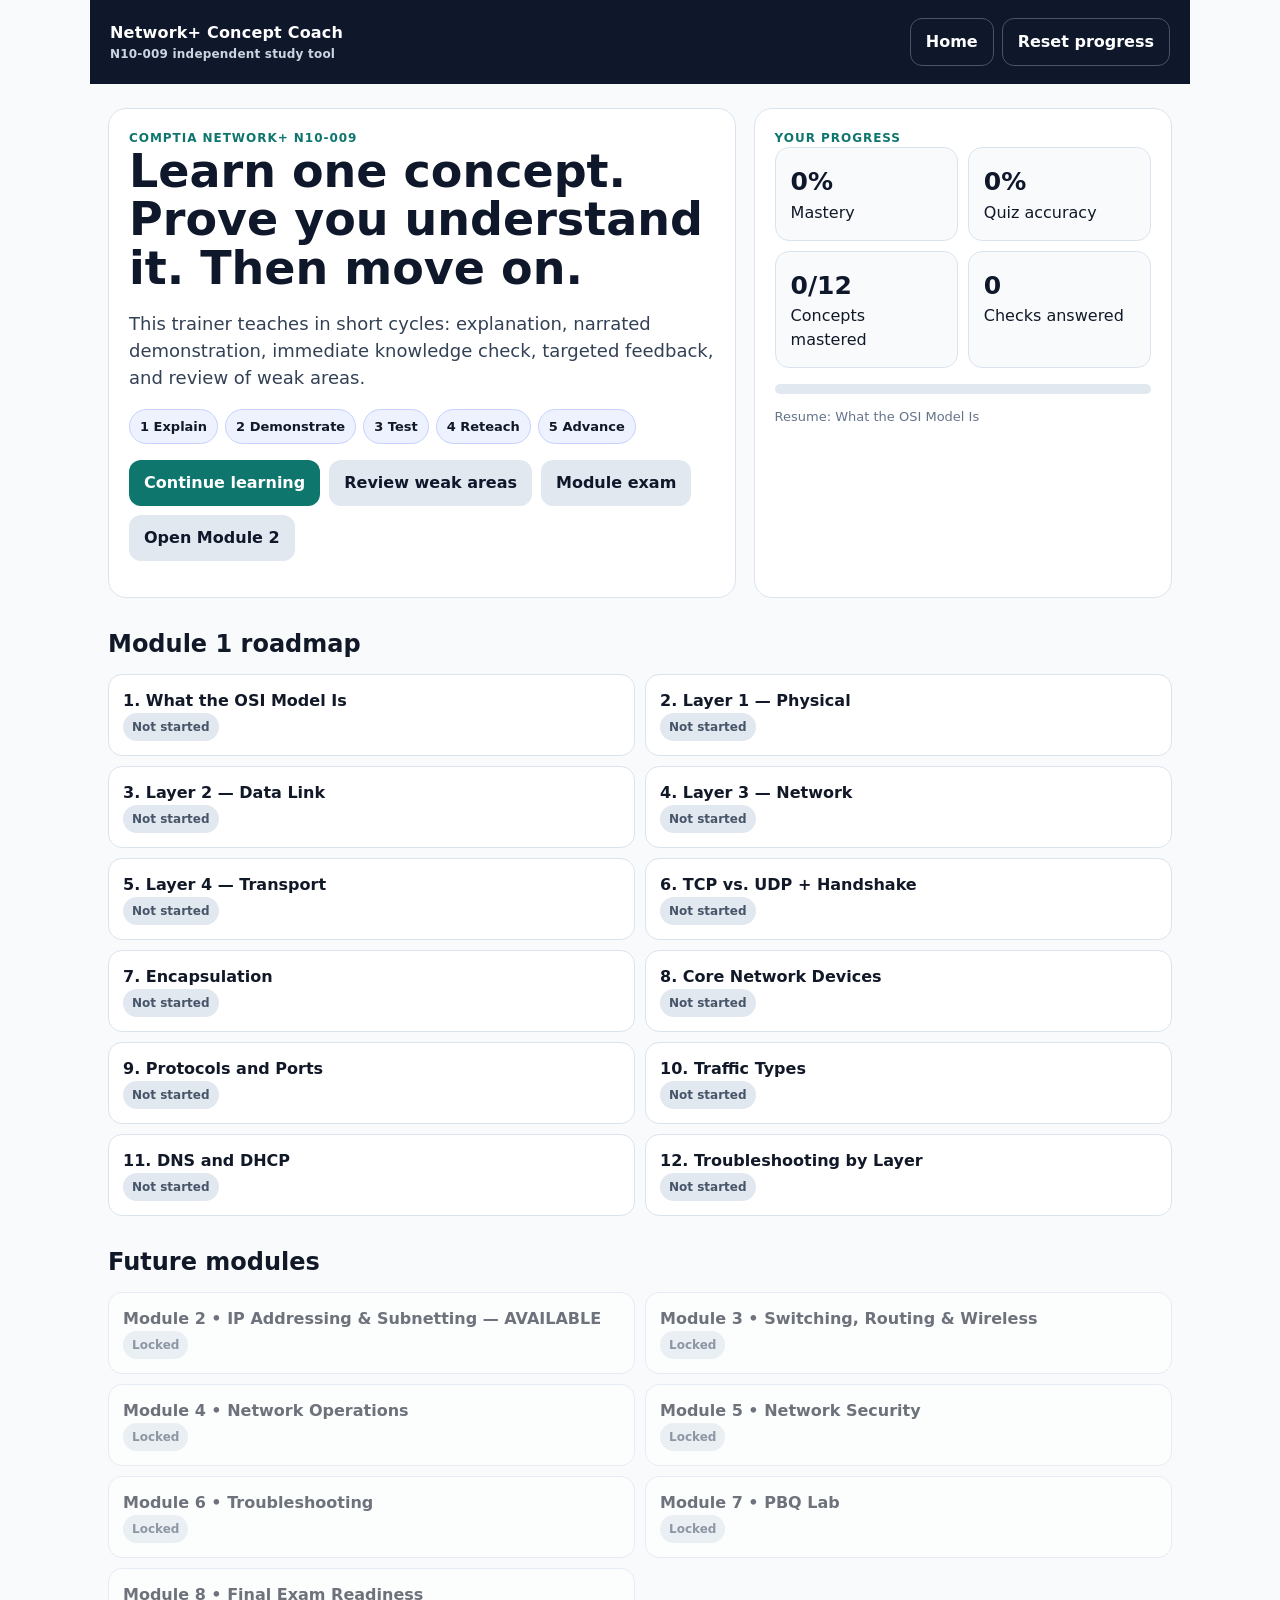
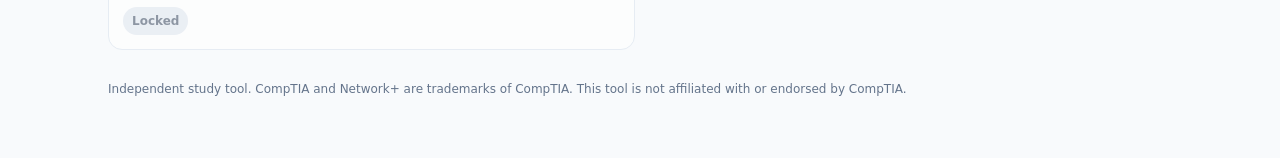
==== commit f57a91c5: "Link Network+ Module 1 to Module 2" ====
--- a/network-plus/index.html
+++ b/network-plus/index.html
@@ -150,9 +150,9 @@
 function home(){
 var mastered=units.filter(function(u){return unitProgress(u.id).mastered;}).length;
 var next=Math.min(state.lastUnit||0,units.length-1);
-return '<section class="hero"><div class="panel"><div class="eyebrow">CompTIA Network+ N10-009</div><h1>Learn one concept. Prove you understand it. Then move on.</h1><p class="lead">This trainer teaches in short cycles: explanation, narrated demonstration, immediate knowledge check, targeted feedback, and review of weak areas.</p><div class="method"><span class="chip">1 Explain</span><span class="chip">2 Demonstrate</span><span class="chip">3 Test</span><span class="chip">4 Reteach</span><span class="chip">5 Advance</span></div><div class="lesson-actions"><button class="btn btn-primary" data-action="continue">Continue learning</button><button class="btn btn-secondary" data-action="weak">Review weak areas</button><button class="btn btn-secondary" data-action="exam">Module exam</button></div></div><div class="panel"><div class="eyebrow">Your progress</div><div class="stats"><div class="stat"><strong>'+pct()+'%</strong>Mastery</div><div class="stat"><strong>'+accuracy()+'%</strong>Quiz accuracy</div><div class="stat"><strong>'+mastered+'/'+units.length+'</strong>Concepts mastered</div><div class="stat"><strong>'+(state.totalAnswered||0)+'</strong>Checks answered</div></div><div style="margin-top:16px"><div class="progress"><span style="width:'+pct()+'%"></span></div><p style="color:var(--muted);font-size:13px">Resume: '+escapeHtml(units[next].title)+'</p></div></div></section>'
+return '<section class="hero"><div class="panel"><div class="eyebrow">CompTIA Network+ N10-009</div><h1>Learn one concept. Prove you understand it. Then move on.</h1><p class="lead">This trainer teaches in short cycles: explanation, narrated demonstration, immediate knowledge check, targeted feedback, and review of weak areas.</p><div class="method"><span class="chip">1 Explain</span><span class="chip">2 Demonstrate</span><span class="chip">3 Test</span><span class="chip">4 Reteach</span><span class="chip">5 Advance</span></div><div class="lesson-actions"><button class="btn btn-primary" data-action="continue">Continue learning</button><button class="btn btn-secondary" data-action="weak">Review weak areas</button><button class="btn btn-secondary" data-action="exam">Module exam</button><a class="btn btn-secondary" href="module2.html" style="text-decoration:none">Open Module 2</a></div></div><div class="panel"><div class="eyebrow">Your progress</div><div class="stats"><div class="stat"><strong>'+pct()+'%</strong>Mastery</div><div class="stat"><strong>'+accuracy()+'%</strong>Quiz accuracy</div><div class="stat"><strong>'+mastered+'/'+units.length+'</strong>Concepts mastered</div><div class="stat"><strong>'+(state.totalAnswered||0)+'</strong>Checks answered</div></div><div style="margin-top:16px"><div class="progress"><span style="width:'+pct()+'%"></span></div><p style="color:var(--muted);font-size:13px">Resume: '+escapeHtml(units[next].title)+'</p></div></div></section>'
 +'<h2 class="section-title">Module 1 roadmap</h2><div class="roadmap">'+units.map(function(u,i){var p=unitProgress(u.id);return '<div class="road"><b>'+(i+1)+'. '+escapeHtml(u.title)+'</b><span class="badge '+(p.mastered?'badge-good':p.answered?'badge-warn':'badge-muted')+'">'+(p.mastered?'Mastered':p.answered?'In progress':'Not started')+'</span></div>';}).join("")+'</div>'
-+'<h2 class="section-title">Future modules</h2><div class="roadmap">'+["Module 2 • IP Addressing & Subnetting","Module 3 • Switching, Routing & Wireless","Module 4 • Network Operations","Module 5 • Network Security","Module 6 • Troubleshooting","Module 7 • PBQ Lab","Module 8 • Final Exam Readiness"].map(function(x){return '<div class="road locked"><b>'+x+'</b><span class="badge badge-muted">Locked</span></div>';}).join("")+'</div>'
++'<h2 class="section-title">Future modules</h2><div class="roadmap">'+["Module 2 • IP Addressing & Subnetting — AVAILABLE","Module 3 • Switching, Routing & Wireless","Module 4 • Network Operations","Module 5 • Network Security","Module 6 • Troubleshooting","Module 7 • PBQ Lab","Module 8 • Final Exam Readiness"].map(function(x){return '<div class="road locked"><b>'+x+'</b><span class="badge badge-muted">Locked</span></div>';}).join("")+'</div>'
 +'<p class="footer-note">Independent study tool. CompTIA and Network+ are trademarks of CompTIA. This tool is not affiliated with or endorsed by CompTIA.</p>';
 }
 
